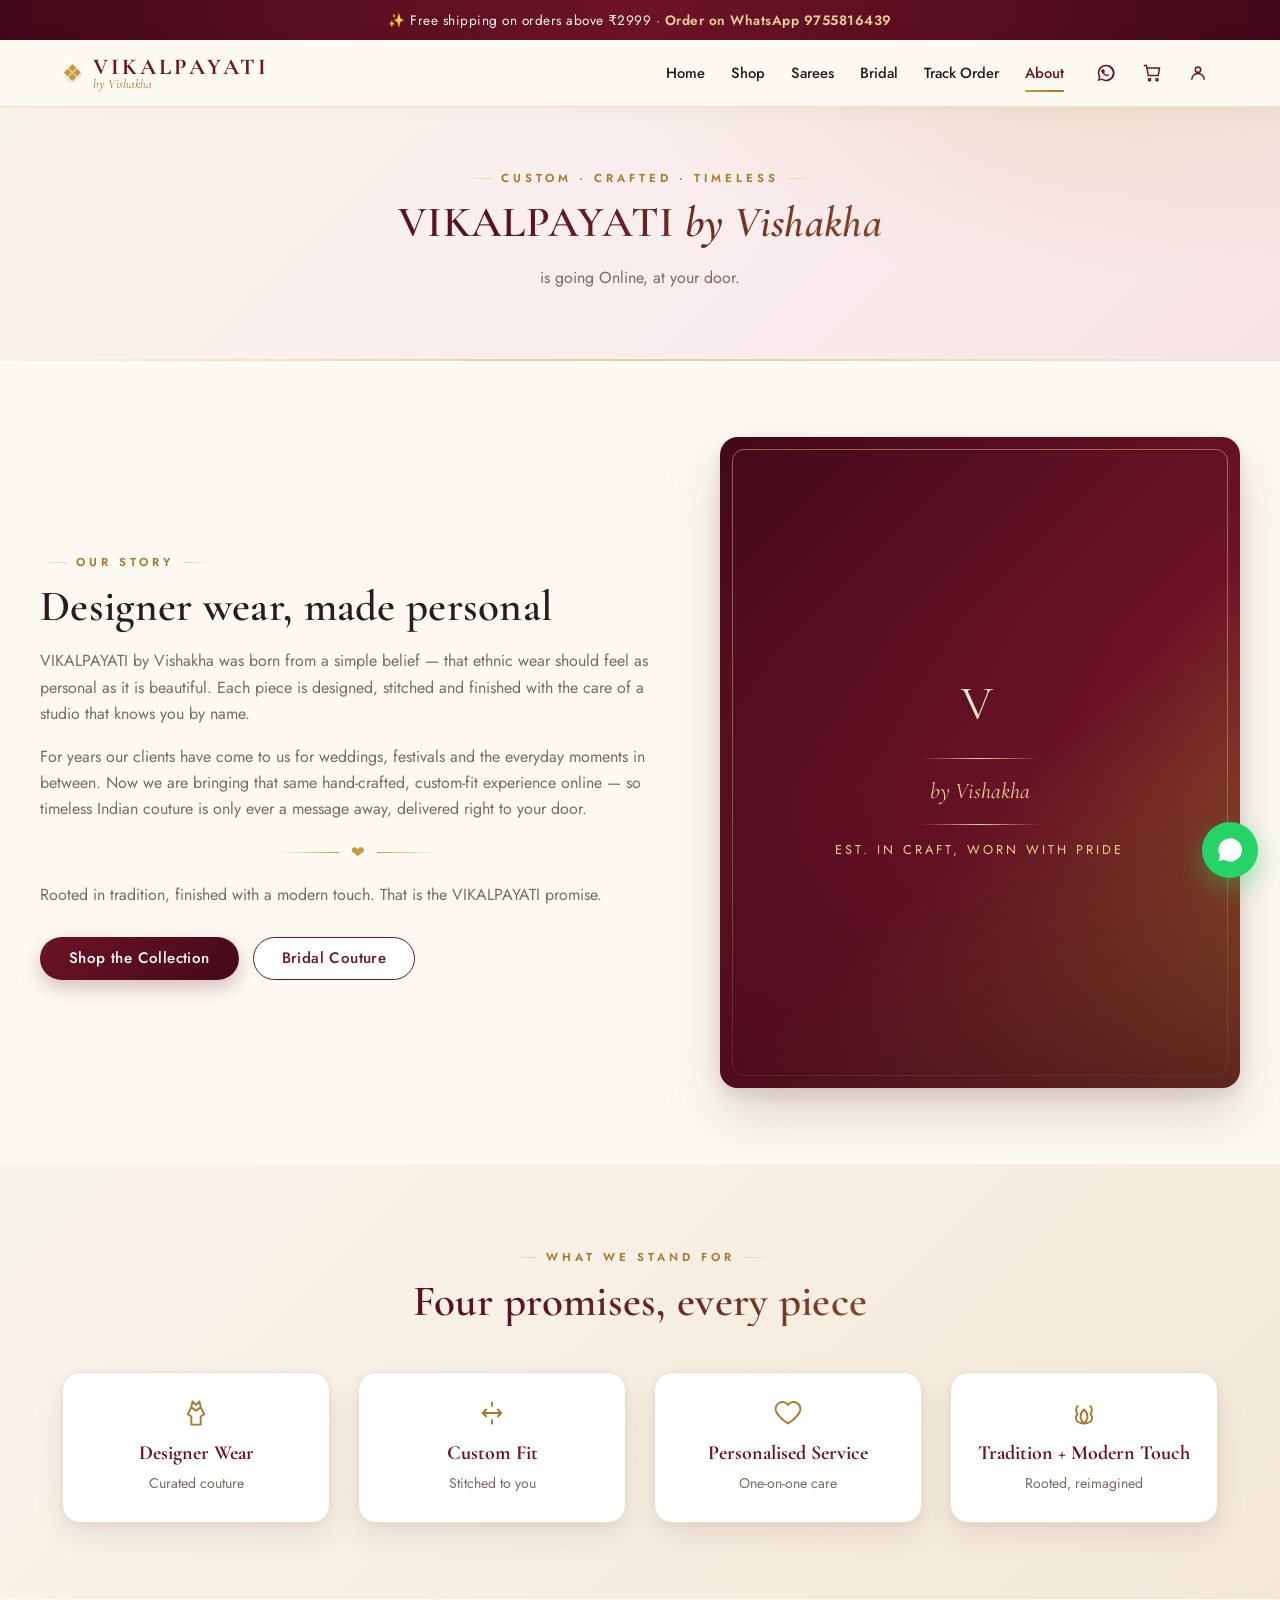
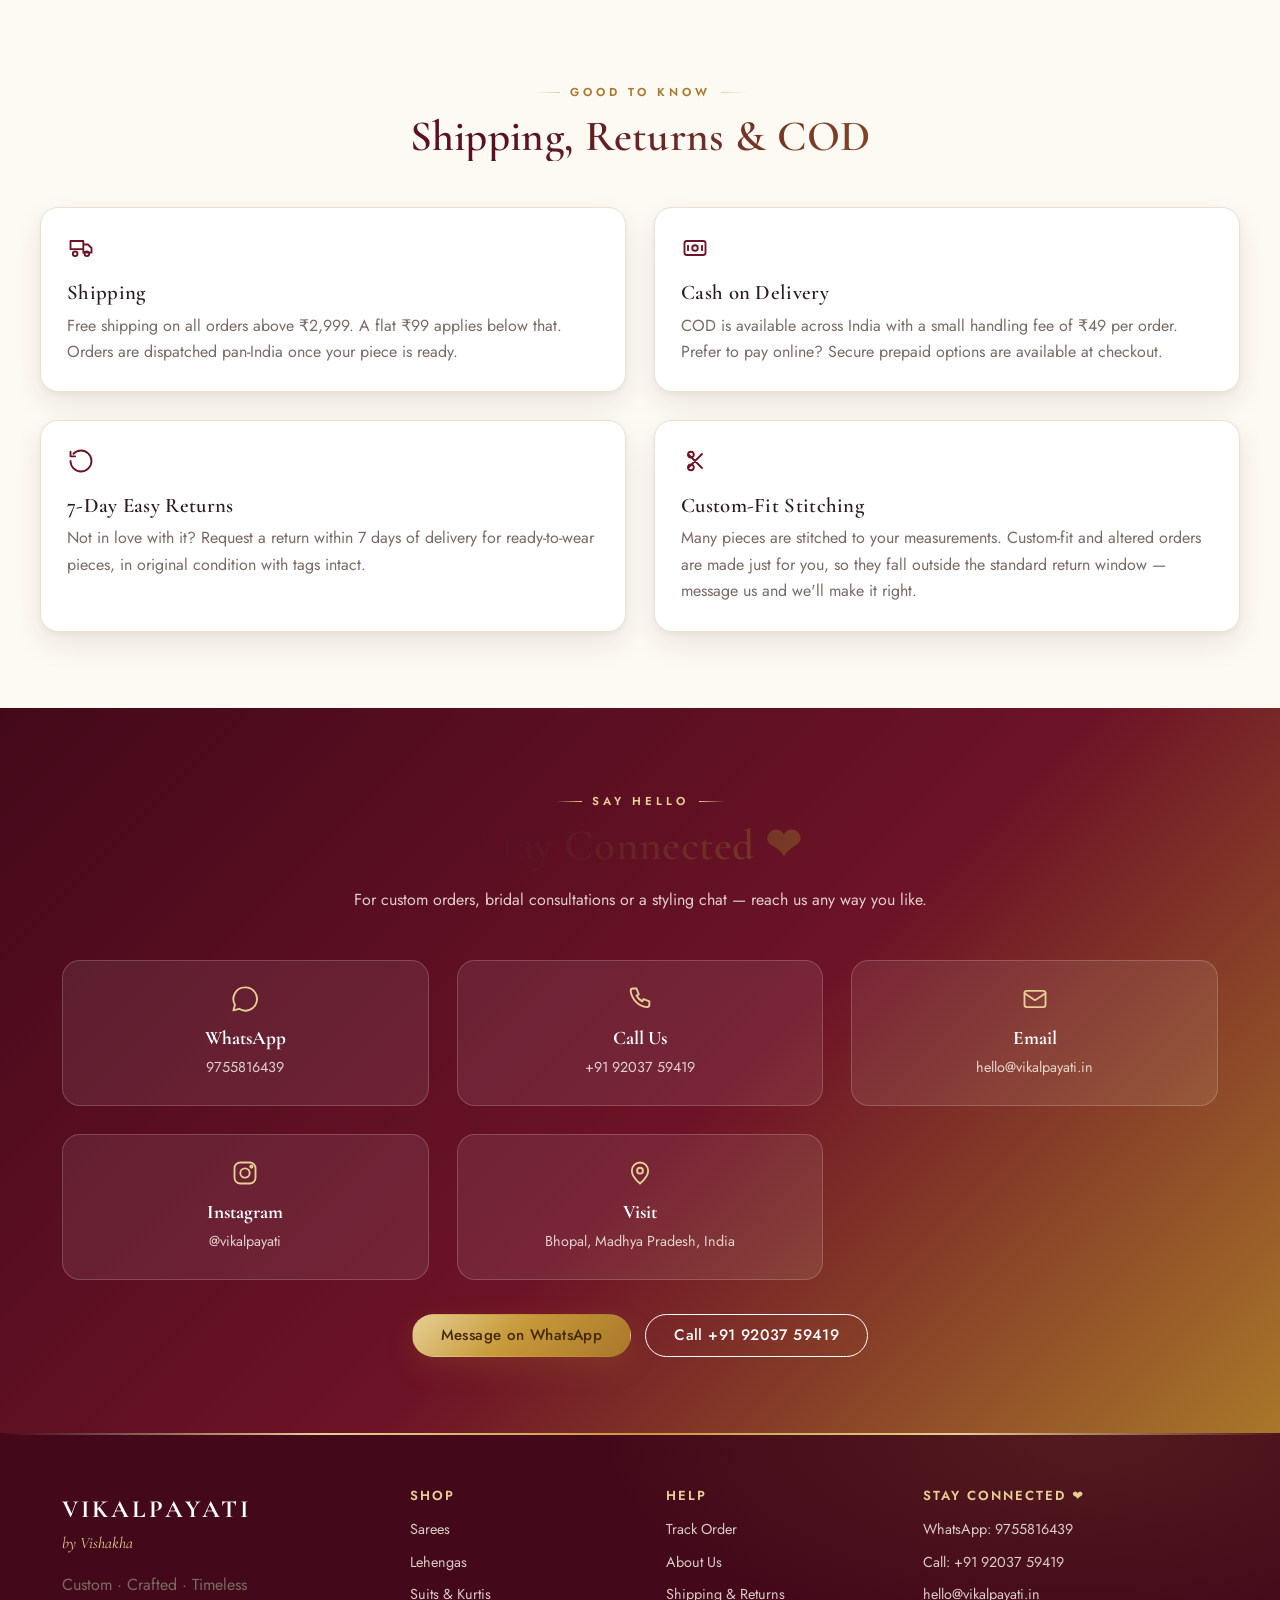
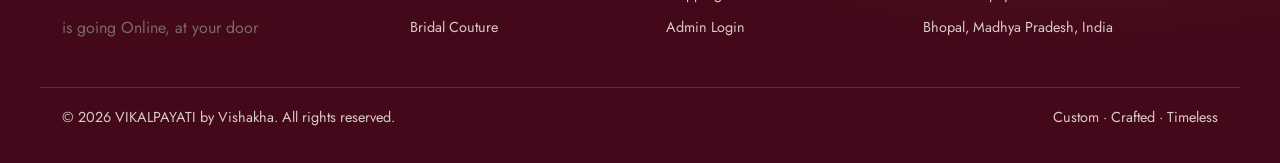
==== about.html @ 72c4d6ac "VIKALPAYATI by Vishakha — e-commerce storefront + admin Static site: storefront, shop, product, cart" ====
<!DOCTYPE html><html lang="en"><head>
<meta charset="UTF-8"><meta name="viewport" content="width=device-width, initial-scale=1.0">
<title>About — VIKALPAYATI by Vishakha</title>
<link rel="stylesheet" href="css/styles.css?v=2"></head><body>
<div class="banner">✨ Free shipping on orders above ₹2999 · <a href="https://wa.me/919755816439" target="_blank">Order on WhatsApp 9755816439</a></div>
<header data-navbar></header>

<!-- STORY HEAD -->
<section class="shop-head">
  <div class="container">
    <div class="eyebrow">Custom · Crafted · Timeless</div>
    <h2>VIKALPAYATI <span class="script">by Vishakha</span></h2>
    <p class="muted">is going Online, at your door.</p>
  </div>
</section>

<!-- BRAND STORY -->
<section class="section container">
  <div class="layout-split" style="grid-template-columns:1.1fr .9fr;gap:44px;align-items:center">
    <div>
      <div class="eyebrow">Our Story</div>
      <h2>Designer wear, made personal</h2>
      <p class="muted">VIKALPAYATI by Vishakha was born from a simple belief — that ethnic wear should feel as personal as it is beautiful. Each piece is designed, stitched and finished with the care of a studio that knows you by name.</p>
      <p class="muted">For years our clients have come to us for weddings, festivals and the everyday moments in between. Now we are bringing that same hand-crafted, custom-fit experience online — so timeless Indian couture is only ever a message away, delivered right to your door.</p>
      <div class="divider-heart">❤</div>
      <p class="muted">Rooted in tradition, finished with a modern touch. That is the VIKALPAYATI promise.</p>
      <div class="hero-cta">
        <a class="btn btn-primary" href="shop.html">Shop the Collection</a>
        <a class="btn btn-outline" href="shop.html?category=bridal">Bridal Couture</a>
      </div>
    </div>
    <div class="hero-art" style="aspect-ratio:4/5">
      <div class="plaque">
        <div class="big">V</div>
        <div class="ln"></div>
        <em>by Vishakha</em>
        <div class="ln"></div>
        <div style="letter-spacing:3px;font-size:.8rem;text-transform:uppercase;color:var(--gold-soft)">Est. in craft, worn with pride</div>
      </div>
    </div>
  </div>
</section>

<!-- VALUES -->
<section class="section" style="background:linear-gradient(135deg,var(--cream),var(--cream-2))">
  <div class="container">
    <div class="section-head">
      <div class="eyebrow">What We Stand For</div>
      <h2>Four promises, every piece</h2>
    </div>
    <div class="grid" id="value-grid" style="grid-template-columns:repeat(4,1fr)"></div>
  </div>
</section>

<!-- POLICIES -->
<section class="section container" id="policy">
  <div class="section-head">
    <div class="eyebrow">Good to Know</div>
    <h2>Shipping, Returns & COD</h2>
  </div>
  <div class="grid" style="grid-template-columns:repeat(2,1fr)" id="policy-grid"></div>
</section>

<!-- CONTACT -->
<section class="section" style="background:linear-gradient(135deg,var(--maroon-deep),var(--maroon) 55%,var(--gold-deep));color:var(--cream)">
  <div class="container">
    <div class="section-head">
      <div class="eyebrow" style="color:var(--gold-soft)">Say Hello</div>
      <h2 style="color:#fff">Stay Connected ❤</h2>
      <p style="color:rgba(247,239,228,.85)">For custom orders, bridal consultations or a styling chat — reach us any way you like.</p>
    </div>
    <div class="grid" style="grid-template-columns:repeat(3,1fr)" id="contact-grid"></div>
    <div class="hero-cta" id="contact-cta" style="justify-content:center;margin-top:34px"></div>
  </div>
</section>

<footer class="footer" data-footer></footer>
<a class="fab-wa" href="https://wa.me/919755816439" target="_blank" aria-label="WhatsApp"><svg viewBox="0 0 24 24" width="28" height="28" fill="currentColor"><path d="M12 2a10 10 0 00-8.6 15l-1.3 4.7 4.8-1.3A10 10 0 1012 2zm4.4 12c-.2-.1-1.4-.7-1.6-.8s-.4-.1-.5.1-.6.8-.8 1-.3.2-.5.1a6.5 6.5 0 01-1.9-1.2 7.2 7.2 0 01-1.3-1.7c-.1-.2 0-.4.1-.5l.4-.4.3-.4v-.4l-.8-1.8c-.2-.5-.4-.4-.5-.4h-.5a.9.9 0 00-.7.3A2.8 2.8 0 006 8.9a4.8 4.8 0 001 2.5 11 11 0 004.3 3.8c2 .8 2 .5 2.4.5a2.5 2.5 0 001.6-1.1 2 2 0 00.1-1.1c0-.1-.2-.2-.5-.3z"/></svg></a>
<script src="js/data.js?v=2"></script><script src="js/store.js?v=2"></script><script src="js/about.js?v=2"></script>
</body></html>
---- css/styles.css ----
/* ============================================================
   VIKALPAYATI by Vishakha — Couture Design System
   Palette: deep wine · antique gold + champagne · blush rose · warm ivory/cream.
   A premium bridal-boutique aesthetic: soft radial glows, gold hairlines,
   clip-text gradients, glassy navbar, graceful hover lifts, fade-up entrances.
   ============================================================ */
@import url('https://fonts.googleapis.com/css2?family=Cormorant+Garamond:ital,wght@0,400;0,500;0,600;0,700;1,500;1,600&family=Jost:wght@300;400;500;600&display=swap');

:root{
  /* wine */
  --maroon:#6d1327; --maroon-dark:#581024; --maroon-deep:#43091a;
  /* gold + champagne */
  --gold:#c79a3a; --gold-soft:#e6cf94; --gold-deep:#a9772a; --champagne:#f1e2c0;
  /* ivory / cream / paper */
  --cream:#faf5ec; --cream-2:#f3e8d8; --paper:#fdfaf3;
  /* ink */
  --ink:#2b1b1f; --ink-soft:#7a6a63; --line:#ecdfcd;
  /* blush / rose accents */
  --rose:#f6e3e4; --rose-2:#efc9cf; --blush:#f9ecee;
  /* status */
  --ok:#1f7a4d; --warn:#b4651a; --bad:#a6271f;
  /* warm-tinted layered shadows */
  --shadow:0 2px 6px rgba(67,9,26,.05), 0 12px 30px rgba(67,9,26,.09);
  --shadow-lg:0 6px 16px rgba(67,9,26,.10), 0 26px 56px rgba(67,9,26,.17);
  --shadow-gold:0 10px 28px rgba(169,119,42,.22);
  --radius:18px; --radius-sm:12px;
  --grad-wine:linear-gradient(135deg,var(--maroon-deep),var(--maroon) 55%,var(--gold-deep));
  --grad-heading:linear-gradient(100deg,var(--maroon) 0%,var(--maroon-dark) 38%,var(--gold-deep) 100%);
  --serif:'Cormorant Garamond',Georgia,serif; --sans:'Jost',system-ui,sans-serif;
}
*{box-sizing:border-box}
html{scroll-behavior:smooth}
body{margin:0;font-family:var(--sans);color:var(--ink);background:var(--paper);line-height:1.65;font-weight:400;
  -webkit-font-smoothing:antialiased;text-rendering:optimizeLegibility}
h1,h2,h3,h4{font-family:var(--serif);font-weight:600;line-height:1.14;margin:0 0 .4em;letter-spacing:.3px}
h1{font-size:clamp(2.2rem,5vw,3.7rem)}
h2{font-size:clamp(1.7rem,3.5vw,2.7rem)}
a{color:inherit;text-decoration:none}
img{max-width:100%;display:block}
::selection{background:var(--rose-2);color:var(--maroon-deep)}
.muted{color:var(--ink-soft)}
.container{max-width:1200px;margin:0 auto;padding:0 22px}
.section{padding:76px 0}
.center{text-align:center}
.eyebrow{font-family:var(--sans);text-transform:uppercase;letter-spacing:4px;font-size:.72rem;color:var(--gold-deep);font-weight:600;
  margin-bottom:10px;display:inline-flex;align-items:center;gap:10px}
.eyebrow::before,.eyebrow::after{content:"";height:1px;width:26px;background:linear-gradient(90deg,transparent,var(--gold-soft))}
.eyebrow::after{background:linear-gradient(90deg,var(--gold-soft),transparent)}
.section-head .eyebrow,.center .eyebrow{justify-content:center}
.script{font-style:italic;font-family:var(--serif);color:var(--maroon)}
.divider-heart{display:flex;align-items:center;justify-content:center;gap:12px;color:var(--gold);margin:16px 0;font-size:1.05rem}
.divider-heart::before,.divider-heart::after{content:"";height:1px;width:64px;
  background:linear-gradient(90deg,transparent,var(--gold-soft),var(--gold))}
.divider-heart::after{background:linear-gradient(90deg,var(--gold),var(--gold-soft),transparent)}

/* ---------- gradient clip-text on big headings ---------- */
.section-head h2,.shop-head h2{
  background:var(--grad-heading);-webkit-background-clip:text;background-clip:text;
  -webkit-text-fill-color:transparent;color:var(--maroon)}

/* ---------- buttons (pill, subtle sheen, graceful lift) ---------- */
.btn{position:relative;display:inline-flex;align-items:center;justify-content:center;gap:9px;font-family:var(--sans);
  font-weight:500;font-size:.95rem;padding:13px 28px;border-radius:50px;border:1.5px solid transparent;
  cursor:pointer;transition:transform .25s cubic-bezier(.2,.8,.3,1),box-shadow .25s,background .25s,color .25s,filter .25s,border-color .25s;
  letter-spacing:.4px;background:none;line-height:1;overflow:hidden;isolation:isolate}
.btn::after{content:"";position:absolute;inset:0;border-radius:inherit;z-index:-1;opacity:0;transition:opacity .35s;
  background:linear-gradient(120deg,transparent 20%,rgba(255,255,255,.22) 50%,transparent 80%)}
.btn:hover::after{opacity:1}
.btn-primary{background:linear-gradient(140deg,var(--maroon) 0%,var(--maroon-deep) 100%);color:#fff;box-shadow:0 8px 20px rgba(109,19,39,.26)}
.btn-primary:hover{transform:translateY(-2px);box-shadow:0 14px 30px rgba(109,19,39,.36)}
.btn-gold{background:linear-gradient(135deg,var(--gold-soft) 0%,var(--gold) 45%,var(--gold-deep) 100%);color:#43290a;box-shadow:var(--shadow-gold)}
.btn-gold:hover{filter:brightness(1.06) saturate(1.05);transform:translateY(-2px);box-shadow:0 16px 34px rgba(169,119,42,.3)}
.btn-outline{border-color:var(--maroon);color:var(--maroon);background:#fff}
.btn-outline:hover{background:var(--maroon);color:#fff;transform:translateY(-2px);box-shadow:0 12px 26px rgba(109,19,39,.22)}
.btn-ghost{color:var(--maroon)}
.btn-ghost:hover{background:var(--rose)}
.btn-block{width:100%}
.btn-sm{padding:8px 16px;font-size:.85rem}
.btn:disabled{opacity:.5;cursor:not-allowed;transform:none;box-shadow:none}
.btn:disabled::after{opacity:0}

/* ---------- navbar (glassy translucent, gold hairline) ---------- */
[data-navbar]{position:sticky;top:0;z-index:50;background:rgba(253,250,243,.72);
  -webkit-backdrop-filter:blur(16px) saturate(1.3);backdrop-filter:blur(16px) saturate(1.3);
  border-bottom:1px solid rgba(199,154,58,.28);box-shadow:0 2px 20px rgba(67,9,26,.05)}
.nav-inner{max-width:1200px;margin:0 auto;padding:13px 22px;display:flex;align-items:center;gap:22px}
.brand{display:flex;align-items:center;gap:10px}
.brand-mark{color:var(--gold);font-size:1.45rem;filter:drop-shadow(0 1px 2px rgba(169,119,42,.35))}
.brand-text{display:flex;flex-direction:column;line-height:1}
.brand-text strong{font-family:var(--serif);font-size:1.42rem;letter-spacing:3px;color:var(--maroon)}
.brand-text em{font-family:var(--serif);font-style:italic;font-size:.8rem;color:var(--gold-deep)}
.nav-links{display:flex;gap:26px;margin-left:auto}
.nav-links a{font-size:.92rem;font-weight:500;color:var(--ink);position:relative;padding:4px 0}
.nav-links a::after{content:"";position:absolute;left:0;bottom:-2px;height:2px;width:0;border-radius:2px;
  background:linear-gradient(90deg,var(--gold),var(--gold-deep));transition:width .28s cubic-bezier(.2,.8,.3,1)}
.nav-links a:hover::after,.nav-links a.active::after{width:100%}
.nav-links a:hover{color:var(--maroon)}
.nav-links a.active{color:var(--maroon)}
.nav-actions{display:flex;align-items:center;gap:6px}
.icon-btn{position:relative;display:flex;align-items:center;justify-content:center;width:40px;height:40px;border-radius:50%;color:var(--maroon);transition:.2s}
.icon-btn:hover{background:var(--rose);transform:translateY(-1px)}
.cart-badge{position:absolute;top:2px;right:2px;background:linear-gradient(135deg,var(--gold-soft),var(--gold-deep));color:#43290a;font-size:.66rem;font-weight:700;
  min-width:17px;height:17px;border-radius:50px;display:flex;align-items:center;justify-content:center;padding:0 4px;box-shadow:0 2px 6px rgba(169,119,42,.4)}
.hamburger{display:none;flex-direction:column;gap:4px;background:none;border:none;cursor:pointer;padding:8px}
.hamburger span{width:22px;height:2px;background:var(--maroon);border-radius:2px}

/* ---------- hero (soft radial glows + gold paisley motif) ---------- */
.hero{position:relative;overflow:hidden;background:
  radial-gradient(900px 440px at 88% -8%,rgba(199,154,58,.20),transparent 70%),
  radial-gradient(760px 500px at 6% 108%,rgba(239,201,207,.42),transparent 68%),
  radial-gradient(600px 400px at 50% 50%,rgba(250,245,236,.6),transparent),
  linear-gradient(135deg,var(--cream) 0%,var(--blush) 45%,var(--rose) 100%)}
/* delicate gold paisley/leaf motif — pure CSS SVG data-URI, no external asset */
.hero::before{content:"";position:absolute;inset:0;pointer-events:none;opacity:.5;
  background-image:url("data:image/svg+xml;utf8,<svg xmlns='http://www.w3.org/2000/svg' width='180' height='180' viewBox='0 0 180 180'><g fill='none' stroke='%23c79a3a' stroke-width='1.1' opacity='0.5'><path d='M45 20c22 0 40 18 40 40 0 24-20 44-44 44a10 10 0 010-20c13 0 24-11 24-24 0-11-9-20-20-20a4 4 0 010-8z'/><circle cx='45' cy='40' r='4'/><path d='M135 90c22 0 40 18 40 40 0 24-20 44-44 44a10 10 0 010-20c13 0 24-11 24-24 0-11-9-20-20-20a4 4 0 010-8z'/><circle cx='135' cy='110' r='4'/><path d='M90 70q14 10 0 24 -14-14 0-24z'/></g></svg>");
  background-size:200px 200px;
  -webkit-mask-image:radial-gradient(130% 120% at 85% 0%,#000 30%,transparent 72%);
  mask-image:radial-gradient(130% 120% at 85% 0%,#000 30%,transparent 72%)}
.hero-inner{position:relative;z-index:1;max-width:1200px;margin:0 auto;padding:78px 22px;display:grid;grid-template-columns:1.05fr .95fr;gap:44px;align-items:center}
.hero-copy .lotus{color:var(--gold);font-size:2.1rem;margin-bottom:6px;filter:drop-shadow(0 2px 4px rgba(169,119,42,.3))}
.hero-copy h1{margin:.1em 0}
.hero-copy .going{font-family:var(--serif);font-size:clamp(2rem,6vw,3.5rem);color:var(--maroon-deep);font-style:italic;line-height:1.05}
.hero-copy .going b{color:var(--maroon);font-size:1.3em;display:inline-block;
  background:linear-gradient(120deg,var(--maroon),var(--gold-deep));-webkit-background-clip:text;background-clip:text;-webkit-text-fill-color:transparent}
.hero-copy .atdoor{font-family:var(--serif);font-size:1.6rem;color:var(--ink)}
.hero-cta{display:flex;gap:14px;flex-wrap:wrap;margin-top:28px}
.hero-contact{margin-top:28px;display:flex;flex-direction:column;gap:10px}
.hero-contact a{display:inline-flex;align-items:center;gap:12px;background:rgba(255,255,255,.78);border:1px solid rgba(199,154,58,.35);
  -webkit-backdrop-filter:blur(6px);backdrop-filter:blur(6px);
  padding:11px 18px;border-radius:50px;font-weight:600;color:var(--maroon);box-shadow:var(--shadow);width:fit-content;transition:.22s}
.hero-contact a:hover{transform:translateY(-2px);box-shadow:var(--shadow-lg);border-color:var(--gold)}
.hero-contact .chip-ic{width:30px;height:30px;border-radius:50%;display:flex;align-items:center;justify-content:center;color:#fff}
.hero-contact .wa{background:#25d366}.hero-contact .ph{background:var(--maroon)}
.hero-art{position:relative;aspect-ratio:4/5;border-radius:var(--radius);overflow:hidden;box-shadow:var(--shadow-lg);
  background:var(--grad-wine);display:flex;align-items:center;justify-content:center}
.hero-art::before{content:"";position:absolute;inset:0;
  background:radial-gradient(420px 320px at 25% 12%,rgba(230,207,148,.4),transparent 60%),
  radial-gradient(300px 300px at 90% 95%,rgba(246,227,228,.2),transparent 60%)}
.hero-art::after{content:"";position:absolute;inset:12px;border:1px solid rgba(230,207,148,.45);border-radius:calc(var(--radius) - 6px);pointer-events:none}
.hero-art .plaque{position:relative;z-index:1;text-align:center;color:#fff;padding:30px}
.hero-art .plaque .big{font-family:var(--serif);font-size:3rem;letter-spacing:6px;
  background:linear-gradient(120deg,#fff,var(--gold-soft));-webkit-background-clip:text;background-clip:text;-webkit-text-fill-color:transparent}
.hero-art .plaque em{font-style:italic;font-family:var(--serif);color:var(--gold-soft);font-size:1.4rem}
.hero-art .plaque .ln{height:1px;width:120px;background:linear-gradient(90deg,transparent,var(--gold-soft),transparent);margin:14px auto}

/* ---------- usp strip ---------- */
.usp{position:relative;background:
  radial-gradient(700px 200px at 50% 0%,rgba(199,154,58,.18),transparent 70%),
  linear-gradient(120deg,var(--maroon-deep),var(--maroon) 70%);color:var(--cream)}
.usp::before{content:"";position:absolute;top:0;left:0;right:0;height:2px;
  background:linear-gradient(90deg,transparent,var(--gold-soft),var(--gold),var(--gold-soft),transparent)}
.usp-grid{display:grid;grid-template-columns:repeat(4,1fr);gap:0}
.usp-item{padding:28px 18px;text-align:center;border-right:1px solid rgba(230,207,148,.18);transition:.25s}
.usp-item:last-child{border-right:none}
.usp-item:hover{background:rgba(230,207,148,.06)}
.usp-item .ic{color:var(--gold-soft);margin-bottom:8px;display:flex;justify-content:center;filter:drop-shadow(0 2px 4px rgba(0,0,0,.2))}
.usp-item strong{display:block;font-family:var(--serif);font-size:1.3rem}
.usp-item span{font-size:.82rem;color:rgba(250,245,236,.78)}

/* ---------- product grid & cards (boutique) ---------- */
.section-head{text-align:center;margin-bottom:46px}
.grid{display:grid;gap:28px}
.grid-products{grid-template-columns:repeat(4,1fr)}
.card{position:relative;background:#fff;border:1px solid var(--line);border-radius:var(--radius);overflow:hidden;
  transition:transform .3s cubic-bezier(.2,.8,.3,1),box-shadow .3s,border-color .3s;display:flex;flex-direction:column;box-shadow:0 2px 10px rgba(67,9,26,.04)}
.card::after{content:"";position:absolute;inset:0;border-radius:inherit;pointer-events:none;
  box-shadow:inset 0 0 0 1px rgba(199,154,58,0);transition:box-shadow .3s}
.card:hover{transform:translateY(-8px);box-shadow:var(--shadow-lg);border-color:var(--gold-soft)}
.card:hover::after{box-shadow:inset 0 0 0 1px rgba(199,154,58,.45)}
.card-media{position:relative;aspect-ratio:3/4;overflow:hidden;background:
  linear-gradient(135deg,var(--cream-2),var(--blush))}
.card-media img{width:100%;height:100%;object-fit:cover;transition:transform .6s cubic-bezier(.2,.8,.3,1)}
.card:hover .card-media img{transform:scale(1.07)}
.card-media::after{content:"";position:absolute;inset:0;pointer-events:none;opacity:0;transition:opacity .4s;
  background:linear-gradient(to top,rgba(67,9,26,.18),transparent 45%)}
.card:hover .card-media::after{opacity:1}
.card-badge{position:absolute;top:12px;left:12px;background:linear-gradient(135deg,var(--maroon),var(--maroon-deep));color:#fff;font-size:.68rem;font-weight:600;
  letter-spacing:1px;text-transform:uppercase;padding:5px 12px;border-radius:50px;box-shadow:0 4px 12px rgba(67,9,26,.28)}
.card-badge.new{background:linear-gradient(135deg,var(--gold),var(--gold-deep));color:#43290a}
.card-badge.bridal{background:linear-gradient(135deg,var(--maroon-deep),#2d0712)}
.card-fav{position:absolute;top:10px;right:10px;width:34px;height:34px;border-radius:50%;background:rgba(255,255,255,.92);
  -webkit-backdrop-filter:blur(4px);backdrop-filter:blur(4px);
  border:none;cursor:pointer;color:var(--maroon);display:flex;align-items:center;justify-content:center;box-shadow:0 3px 10px rgba(67,9,26,.15);transition:.2s}
.card-fav:hover{background:#fff;color:var(--rose-2);transform:scale(1.1)}
.card-body{padding:17px 17px 19px;display:flex;flex-direction:column;gap:7px;flex:1}
.card-cat{font-size:.7rem;letter-spacing:2px;text-transform:uppercase;color:var(--gold-deep);font-weight:600}
.card-title{font-family:var(--serif);font-size:1.26rem;font-weight:600;color:var(--ink);line-height:1.2}
.card:hover .card-title{color:var(--maroon)}
.card-rating{font-size:.8rem;color:var(--gold-deep)}
.price-row{display:flex;align-items:baseline;gap:9px;margin-top:2px}
.price{font-weight:600;font-size:1.14rem;color:var(--maroon)}
.mrp{font-size:.9rem;color:var(--ink-soft);text-decoration:line-through}
.off{font-size:.74rem;color:var(--ok);font-weight:700;background:rgba(31,122,77,.1);padding:2px 8px;border-radius:50px}
.card-actions{margin-top:auto;display:flex;gap:8px;padding-top:12px}
.card-actions .btn{flex:1}

/* ---------- filters / shop ---------- */
.shop-head{position:relative;overflow:hidden;background:
  radial-gradient(700px 320px at 85% -20%,rgba(199,154,58,.18),transparent 70%),
  linear-gradient(135deg,var(--cream),var(--blush) 60%,var(--rose));padding:54px 0;text-align:center}
.shop-head::after{content:"";position:absolute;left:0;right:0;bottom:0;height:2px;
  background:linear-gradient(90deg,transparent,var(--gold-soft),transparent)}
.toolbar{display:flex;flex-wrap:wrap;gap:14px;align-items:center;justify-content:space-between;margin-bottom:30px}
.chips{display:flex;gap:10px;flex-wrap:wrap}
.chip{padding:8px 18px;border-radius:50px;border:1.5px solid var(--line);background:#fff;cursor:pointer;font-size:.88rem;font-weight:500;transition:.22s}
.chip:hover{border-color:var(--gold);color:var(--maroon);transform:translateY(-1px)}
.chip.active{background:linear-gradient(135deg,var(--maroon),var(--maroon-deep));color:#fff;border-color:var(--maroon);box-shadow:0 6px 16px rgba(109,19,39,.25)}
.search-box,select.input{padding:11px 16px;border:1.5px solid var(--line);border-radius:50px;background:#fff;font-family:var(--sans);font-size:.9rem;min-width:200px;color:var(--ink);transition:.2s}
.search-box:focus,.input:focus{outline:none;border-color:var(--gold);box-shadow:0 0 0 3px rgba(199,154,58,.15)}

/* ---------- product detail ---------- */
.pd{display:grid;grid-template-columns:1fr 1fr;gap:54px;align-items:start}
.pd-media{position:sticky;top:90px;border-radius:var(--radius);overflow:hidden;box-shadow:var(--shadow-lg);
  border:1px solid var(--line)}
.pd-media img{width:100%;aspect-ratio:3/4;object-fit:cover;transition:transform .7s cubic-bezier(.2,.8,.3,1)}
.pd-media:hover img{transform:scale(1.04)}
.pd h1{margin-bottom:.1em;color:var(--maroon-deep)}
.pd .pd-price{display:flex;align-items:baseline;gap:12px;margin:14px 0}
.pd .pd-price .price{font-size:1.95rem}
.pd-fabric{display:flex;flex-wrap:wrap;gap:10px;margin:18px 0}
.pd-fabric .tag{background:linear-gradient(135deg,var(--cream-2),var(--blush));border:1px solid rgba(199,154,58,.3);
  padding:6px 15px;border-radius:50px;font-size:.82rem;color:var(--maroon-dark)}
.size-row{display:flex;gap:10px;margin:16px 0;flex-wrap:wrap}
.size-opt{min-width:46px;height:42px;border:1.5px solid var(--line);border-radius:12px;background:#fff;cursor:pointer;font-weight:500;display:flex;align-items:center;justify-content:center;transition:.2s}
.size-opt:hover{border-color:var(--gold)}
.size-opt.active{border-color:var(--maroon);background:linear-gradient(135deg,var(--maroon),var(--maroon-deep));color:#fff;box-shadow:0 5px 14px rgba(109,19,39,.25)}
.qty{display:inline-flex;align-items:center;border:1.5px solid var(--line);border-radius:50px;overflow:hidden;background:#fff}
.qty button{width:40px;height:42px;border:none;background:#fff;cursor:pointer;font-size:1.1rem;color:var(--maroon);transition:.18s}
.qty button:hover{background:var(--rose)}
.qty input{width:46px;text-align:center;border:none;font-size:1rem;font-family:var(--sans);color:var(--ink)}
.pd-actions{display:flex;gap:12px;margin:22px 0;flex-wrap:wrap}
.pd-meta{border-top:1px solid var(--line);margin-top:20px;padding-top:18px;display:grid;gap:8px;font-size:.9rem}
.pd-meta .row{display:flex;gap:10px;color:var(--ink-soft)}

/* ---------- forms ---------- */
.field{margin-bottom:16px}
.field label{display:block;font-size:.85rem;font-weight:500;margin-bottom:6px;color:var(--ink)}
.field input,.field select,.field textarea{width:100%;padding:12px 14px;border:1.5px solid var(--line);border-radius:var(--radius-sm);
  font-family:var(--sans);font-size:.95rem;background:#fff;color:var(--ink);transition:.2s}
.field input:focus,.field select:focus,.field textarea:focus{outline:none;border-color:var(--gold);box-shadow:0 0 0 3px rgba(199,154,58,.18)}
.field .err{color:var(--bad);font-size:.78rem;margin-top:4px;display:none}
.field.invalid input,.field.invalid select{border-color:var(--bad)}
.field.invalid .err{display:block}
.grid-2{display:grid;grid-template-columns:1fr 1fr;gap:14px}

/* ---------- cart / checkout ---------- */
.layout-split{display:grid;grid-template-columns:1.6fr 1fr;gap:34px;align-items:start}
.cart-item{display:grid;grid-template-columns:90px 1fr auto;gap:16px;padding:18px 0;border-bottom:1px solid var(--line)}
.cart-item .ci-media{width:90px;aspect-ratio:3/4;border-radius:12px;overflow:hidden;box-shadow:0 3px 10px rgba(67,9,26,.1)}
.cart-item .ci-media img{width:100%;height:100%;object-fit:cover}
.cart-item .ci-name{font-family:var(--serif);font-size:1.18rem;color:var(--ink)}
.cart-item .ci-sub{font-size:.82rem;color:var(--ink-soft)}
.cart-item .ci-right{text-align:right;display:flex;flex-direction:column;align-items:flex-end;gap:8px}
.link-danger{color:var(--bad);font-size:.82rem;cursor:pointer;background:none;border:none}
.link-danger:hover{text-decoration:underline}
.summary{background:#fff;border:1px solid var(--line);border-radius:var(--radius);padding:26px;box-shadow:var(--shadow);position:sticky;top:90px;
  background-image:linear-gradient(#fff,#fff),linear-gradient(135deg,var(--gold-soft),var(--rose-2));
  background-origin:border-box;background-clip:padding-box,border-box;border:1.5px solid transparent}
.summary h3{font-size:1.45rem;color:var(--maroon-deep)}
.sum-row{display:flex;justify-content:space-between;padding:9px 0;font-size:.95rem}
.sum-row.total{border-top:1px solid var(--line);margin-top:8px;padding-top:14px;font-size:1.25rem;font-weight:600;color:var(--maroon);font-family:var(--serif)}
.pay-opt{display:flex;gap:12px;align-items:flex-start;border:1.5px solid var(--line);border-radius:var(--radius-sm);padding:14px;cursor:pointer;margin-bottom:12px;transition:.2s}
.pay-opt:hover{border-color:var(--gold-soft)}
.pay-opt.active{border-color:var(--maroon);background:var(--rose);box-shadow:0 4px 14px rgba(109,19,39,.12)}
.pay-opt input{margin-top:3px}
.pay-opt .po-title{font-weight:600}
.pay-opt .po-sub{font-size:.82rem;color:var(--ink-soft)}
.empty-state{text-align:center;padding:70px 20px}
.empty-state .ic{font-size:3rem;color:var(--gold);filter:drop-shadow(0 3px 6px rgba(169,119,42,.25))}

/* ---------- badges / status (gold-outlined, soft tints) ---------- */
.badge{display:inline-flex;align-items:center;gap:6px;padding:4px 13px;border-radius:50px;font-size:.76rem;font-weight:600;text-transform:capitalize;
  border:1px solid transparent}
.badge.pending{background:#fdf0dd;color:var(--warn);border-color:rgba(180,101,26,.3)}
.badge.confirmed{background:#e6f0ff;color:#1f5fa6;border-color:rgba(31,95,166,.25)}
.badge.shipped{background:#efe6ff;color:#6a3fb0;border-color:rgba(106,63,176,.25)}
.badge.delivered{background:#e3f6ea;color:var(--ok);border-color:rgba(31,122,77,.28)}
.badge.cancelled{background:#fde3e1;color:var(--bad);border-color:rgba(166,39,31,.28)}
.badge.paid{background:#e3f6ea;color:var(--ok);border-color:rgba(31,122,77,.28)}
.badge.cod{background:linear-gradient(135deg,var(--cream-2),var(--champagne));color:var(--maroon-dark);border-color:rgba(199,154,58,.4)}

/* ---------- admin ---------- */
.admin-shell{display:grid;grid-template-columns:230px 1fr;min-height:100vh}
.admin-side{background:
  radial-gradient(400px 260px at 50% -10%,rgba(199,154,58,.14),transparent 70%),
  linear-gradient(180deg,var(--maroon-deep),var(--maroon));color:var(--cream);padding:22px 16px;position:sticky;top:0;height:100vh;
  border-right:1px solid rgba(230,207,148,.14)}
.admin-side .brand-text strong{color:#fff}.admin-side .brand-text em{color:var(--gold-soft)}
.admin-nav{display:flex;flex-direction:column;gap:4px;margin-top:26px}
.admin-nav button{display:flex;align-items:center;gap:11px;background:none;border:none;color:var(--cream);text-align:left;
  padding:12px 14px;border-radius:12px;cursor:pointer;font-family:var(--sans);font-size:.94rem;transition:.18s}
.admin-nav button:hover{background:rgba(230,207,148,.12)}
.admin-nav button.active{background:linear-gradient(135deg,var(--gold-soft),var(--gold));color:#43290a;font-weight:600;box-shadow:0 6px 16px rgba(169,119,42,.3)}
.admin-main{padding:30px 34px;background:var(--paper)}
.admin-topbar{display:flex;justify-content:space-between;align-items:center;margin-bottom:26px}
.stat-grid{display:grid;grid-template-columns:repeat(4,1fr);gap:18px;margin-bottom:28px}
.stat{position:relative;background:#fff;border:1px solid var(--line);border-radius:var(--radius);padding:22px;box-shadow:var(--shadow);overflow:hidden;transition:.25s}
.stat::before{content:"";position:absolute;top:0;left:0;bottom:0;width:4px;background:linear-gradient(180deg,var(--gold-soft),var(--gold-deep))}
.stat:hover{transform:translateY(-3px);box-shadow:var(--shadow-lg)}
.stat .lbl{font-size:.8rem;color:var(--ink-soft);text-transform:uppercase;letter-spacing:1px}
.stat .val{font-family:var(--serif);font-size:2.1rem;color:var(--maroon);margin-top:4px}
.stat .sub{font-size:.8rem;color:var(--ok)}
.panel{background:#fff;border:1px solid var(--line);border-radius:var(--radius);box-shadow:var(--shadow);overflow:hidden;margin-bottom:24px}
.panel-head{padding:18px 22px;border-bottom:1px solid var(--line);display:flex;justify-content:space-between;align-items:center;
  background:linear-gradient(135deg,var(--cream),var(--blush))}
.panel-head h3{margin:0;font-size:1.3rem;color:var(--maroon-deep)}
table{width:100%;border-collapse:collapse}
th,td{text-align:left;padding:13px 22px;font-size:.9rem;border-bottom:1px solid var(--line)}
th{font-size:.74rem;text-transform:uppercase;letter-spacing:1px;color:var(--ink-soft);font-weight:600;background:var(--cream)}
tbody tr{transition:.15s}
tbody tr:hover{background:var(--blush)}
.table-thumb{width:44px;height:56px;border-radius:8px;object-fit:cover;box-shadow:0 2px 6px rgba(67,9,26,.12)}
.admin-login{min-height:100vh;display:flex;align-items:center;justify-content:center;
  background:radial-gradient(600px 400px at 70% 20%,rgba(230,207,148,.22),transparent 65%),var(--grad-wine)}
.admin-login .box{background:#fff;border-radius:var(--radius);padding:40px;width:min(400px,92vw);box-shadow:var(--shadow-lg);
  border-top:3px solid var(--gold)}

/* ---------- modal ---------- */
.modal-backdrop{position:fixed;inset:0;background:rgba(43,9,26,.5);-webkit-backdrop-filter:blur(4px);backdrop-filter:blur(4px);
  display:none;align-items:center;justify-content:center;z-index:100;padding:20px}
.modal-backdrop.open{display:flex;animation:vik-fade .25s ease both}
.modal{background:#fff;border-radius:var(--radius);width:min(560px,96vw);max-height:92vh;overflow:auto;box-shadow:var(--shadow-lg);
  border-top:3px solid var(--gold);animation:vik-pop .3s cubic-bezier(.2,.8,.3,1) both}
.modal-head{padding:20px 24px;border-bottom:1px solid var(--line);display:flex;justify-content:space-between;align-items:center;
  background:linear-gradient(135deg,var(--cream),var(--blush))}
.modal-head h3{margin:0;color:var(--maroon-deep)}
.modal-body{padding:22px 24px}
.modal-foot{padding:16px 24px;border-top:1px solid var(--line);display:flex;gap:12px;justify-content:flex-end}
.x-close{background:none;border:none;font-size:1.5rem;cursor:pointer;color:var(--ink-soft);line-height:1;transition:.18s}
.x-close:hover{color:var(--maroon)}

/* ---------- toast ---------- */
#vik-toast-host{position:fixed;bottom:24px;left:50%;transform:translateX(-50%);z-index:200;display:flex;flex-direction:column;gap:10px;align-items:center}
.vik-toast{background:var(--ink);color:#fff;padding:13px 22px;border-radius:50px;font-size:.9rem;box-shadow:var(--shadow-lg);
  opacity:0;transform:translateY(14px);transition:.3s;max-width:90vw}
.vik-toast.show{opacity:1;transform:translateY(0)}
.vik-toast.ok{background:var(--maroon)}.vik-toast.gold{background:var(--gold-deep)}.vik-toast.err{background:var(--bad)}

/* ---------- misc ---------- */
.banner{background:linear-gradient(90deg,var(--maroon-deep),var(--maroon) 50%,var(--maroon-deep));color:var(--cream);text-align:center;font-size:.85rem;padding:9px 16px;letter-spacing:.5px}
.banner a{color:var(--gold-soft);font-weight:600}
.banner a:hover{color:#fff;text-decoration:underline}
.footer{position:relative;background:
  radial-gradient(700px 300px at 85% 0%,rgba(199,154,58,.12),transparent 70%),
  var(--maroon-deep);color:var(--cream);padding:56px 0 24px}
.footer::before{content:"";position:absolute;top:0;left:0;right:0;height:2px;
  background:linear-gradient(90deg,transparent,var(--gold-soft),var(--gold),var(--gold-soft),transparent)}
.footer-grid{max-width:1200px;margin:0 auto;padding:0 22px;display:grid;grid-template-columns:1.4fr 1fr 1fr 1.3fr;gap:30px}
.footer h4{font-family:var(--sans);font-size:.82rem;letter-spacing:2px;text-transform:uppercase;color:var(--gold-soft);margin-bottom:14px}
.footer a,.footer span{display:block;color:rgba(250,245,236,.82);font-size:.9rem;margin-bottom:9px;transition:.2s}
.footer a:hover{color:var(--gold-soft);transform:translateX(3px)}
.footer-brand strong{font-family:var(--serif);font-size:1.55rem;letter-spacing:3px;color:#fff;display:block}
.footer-brand em{font-family:var(--serif);font-style:italic;color:var(--gold-soft)}
.footer-bottom{max-width:1200px;margin:30px auto 0;padding:18px 22px 0;border-top:1px solid rgba(230,207,148,.18);
  display:flex;justify-content:space-between;flex-wrap:wrap;gap:10px;font-size:.82rem;color:rgba(250,245,236,.6)}
.fab-wa{position:fixed;bottom:22px;right:22px;width:56px;height:56px;border-radius:50%;background:#25d366;color:#fff;
  display:flex;align-items:center;justify-content:center;box-shadow:0 10px 26px rgba(37,211,102,.4);z-index:60;transition:transform .25s}
.fab-wa:hover{transform:scale(1.1) rotate(4deg)}
.tracker{display:flex;justify-content:space-between;position:relative;margin:30px 0}
.tracker::before{content:"";position:absolute;top:16px;left:5%;right:5%;height:2px;background:var(--line)}
.tracker .step{position:relative;text-align:center;flex:1;font-size:.8rem;color:var(--ink-soft)}
.tracker .step .dot{width:34px;height:34px;border-radius:50%;background:#fff;border:2px solid var(--line);margin:0 auto 8px;display:flex;align-items:center;justify-content:center;transition:.25s}
.tracker .step.done .dot{background:linear-gradient(135deg,var(--maroon),var(--maroon-deep));border-color:var(--maroon);color:#fff;box-shadow:0 5px 14px rgba(109,19,39,.3)}
.tracker .step.done{color:var(--maroon);font-weight:600}

/* ---------- elegant entrance animations (reduced-motion respected) ---------- */
@keyframes vik-fade{from{opacity:0}to{opacity:1}}
@keyframes vik-pop{from{opacity:0;transform:translateY(12px) scale(.98)}to{opacity:1;transform:none}}
@keyframes vik-up{from{opacity:0;transform:translateY(22px)}to{opacity:1;transform:none}}
.section,.hero-inner,.card,.stat,.panel{animation:vik-up .6s cubic-bezier(.2,.8,.3,1) both}
.hero-inner{animation-duration:.8s}
.grid-products .card:nth-child(2){animation-delay:.06s}
.grid-products .card:nth-child(3){animation-delay:.12s}
.grid-products .card:nth-child(4){animation-delay:.18s}
.grid-products .card:nth-child(5){animation-delay:.1s}
.grid-products .card:nth-child(6){animation-delay:.16s}
.grid-products .card:nth-child(7){animation-delay:.22s}
.grid-products .card:nth-child(8){animation-delay:.28s}
.stat:nth-child(2){animation-delay:.07s}.stat:nth-child(3){animation-delay:.14s}.stat:nth-child(4){animation-delay:.21s}
@media(prefers-reduced-motion:reduce){
  *,*::before,*::after{animation-duration:.001ms!important;animation-iteration-count:1!important;transition-duration:.001ms!important;scroll-behavior:auto!important}
  html{scroll-behavior:auto}
}

/* ---------- responsive ---------- */
@media(max-width:980px){
  .hero-inner{grid-template-columns:1fr;gap:28px}
  .hero-art{max-width:420px}
  .pd{grid-template-columns:1fr;gap:28px}.pd-media{position:static}
  .layout-split{grid-template-columns:1fr}.summary{position:static}
  .grid-products{grid-template-columns:repeat(3,1fr)}
  .admin-shell{grid-template-columns:1fr}.admin-side{position:static;height:auto}
  .admin-nav{flex-direction:row;overflow-x:auto;margin-top:16px}
  .stat-grid{grid-template-columns:repeat(2,1fr)}
}
@media(max-width:760px){
  .nav-links{position:absolute;top:66px;left:0;right:0;background:var(--paper);flex-direction:column;gap:0;padding:0 22px;
    max-height:0;overflow:hidden;border-bottom:1px solid var(--line);transition:.3s}
  .nav-links.open{max-height:360px;padding:12px 22px}
  .hamburger{display:flex}
  .usp-grid{grid-template-columns:repeat(2,1fr)}.usp-item:nth-child(2){border-right:none}
  .grid-products{grid-template-columns:repeat(2,1fr)}
  .footer-grid{grid-template-columns:1fr 1fr}
  .grid-2{grid-template-columns:1fr}
  .section{padding:52px 0}
}
@media(max-width:460px){
  .grid-products{grid-template-columns:1fr 1fr;gap:14px}
  .footer-grid{grid-template-columns:1fr}
  .stat-grid{grid-template-columns:1fr}
  .hero-contact a{width:100%}
}

/* ============================================================
   Added: hero real-photo lookbook + category photo tiles
   ============================================================ */
.hero-art{padding:0;background:var(--grad-wine)}
.hero-photo{position:absolute;inset:0;width:100%;height:100%;object-fit:cover;z-index:0}
.hero-art::before{content:"";position:absolute;inset:0;z-index:1;
  background:linear-gradient(to top,rgba(67,9,26,.74) 0%,rgba(67,9,26,.14) 46%,transparent 72%)}
.hero-photo-peek{position:absolute;z-index:2;width:38%;aspect-ratio:3/4;object-fit:cover;right:-12px;bottom:34px;
  border-radius:14px;border:4px solid #fff;box-shadow:var(--shadow-lg);transform:rotate(3deg)}
.hero-pill{position:absolute;z-index:3;top:16px;left:16px;background:rgba(253,250,243,.93);
  -webkit-backdrop-filter:blur(6px);backdrop-filter:blur(6px);color:var(--maroon);font-size:.72rem;font-weight:600;
  letter-spacing:.4px;padding:8px 14px;border-radius:50px;border:1px solid var(--gold-soft);box-shadow:0 6px 16px rgba(67,9,26,.2)}
.hero-cap{position:absolute;z-index:3;left:0;right:0;bottom:0;padding:22px 24px;color:#fff}
.hero-cap strong{font-family:var(--serif);font-size:2rem;letter-spacing:4px;display:block;line-height:1}
.hero-cap em{font-family:var(--serif);font-style:italic;color:var(--gold-soft);font-size:1.12rem}
.hero-cap-line{display:block;height:1px;width:84px;background:var(--gold-soft);margin:9px 0}
.hero-cap small{letter-spacing:3px;text-transform:uppercase;font-size:.66rem;color:rgba(255,255,255,.85)}

.cat-tile{position:relative;display:block;aspect-ratio:3/4;border-radius:var(--radius);overflow:hidden;
  box-shadow:var(--shadow);border:1px solid var(--line);transition:transform .28s,box-shadow .28s}
.cat-tile:hover{transform:translateY(-6px);box-shadow:var(--shadow-lg)}
.cat-tile img{width:100%;height:100%;object-fit:cover;transition:transform .55s}
.cat-tile:hover img{transform:scale(1.07)}
.cat-tile::after{content:"";position:absolute;inset:0;background:linear-gradient(to top,rgba(67,9,26,.8),rgba(67,9,26,.06) 55%,transparent)}
.cat-tile-cap{position:absolute;z-index:2;left:0;right:0;bottom:0;padding:16px;color:#fff;text-align:center}
.cat-tile-cap strong{font-family:var(--serif);font-size:1.3rem;display:block}
.cat-tile-cap span{font-size:.76rem;color:rgba(255,255,255,.86)}
@media(max-width:900px){#category-grid{grid-template-columns:repeat(3,1fr)!important}}
@media(max-width:560px){#category-grid{grid-template-columns:repeat(2,1fr)!important}.hero-cap strong{font-size:1.5rem}}
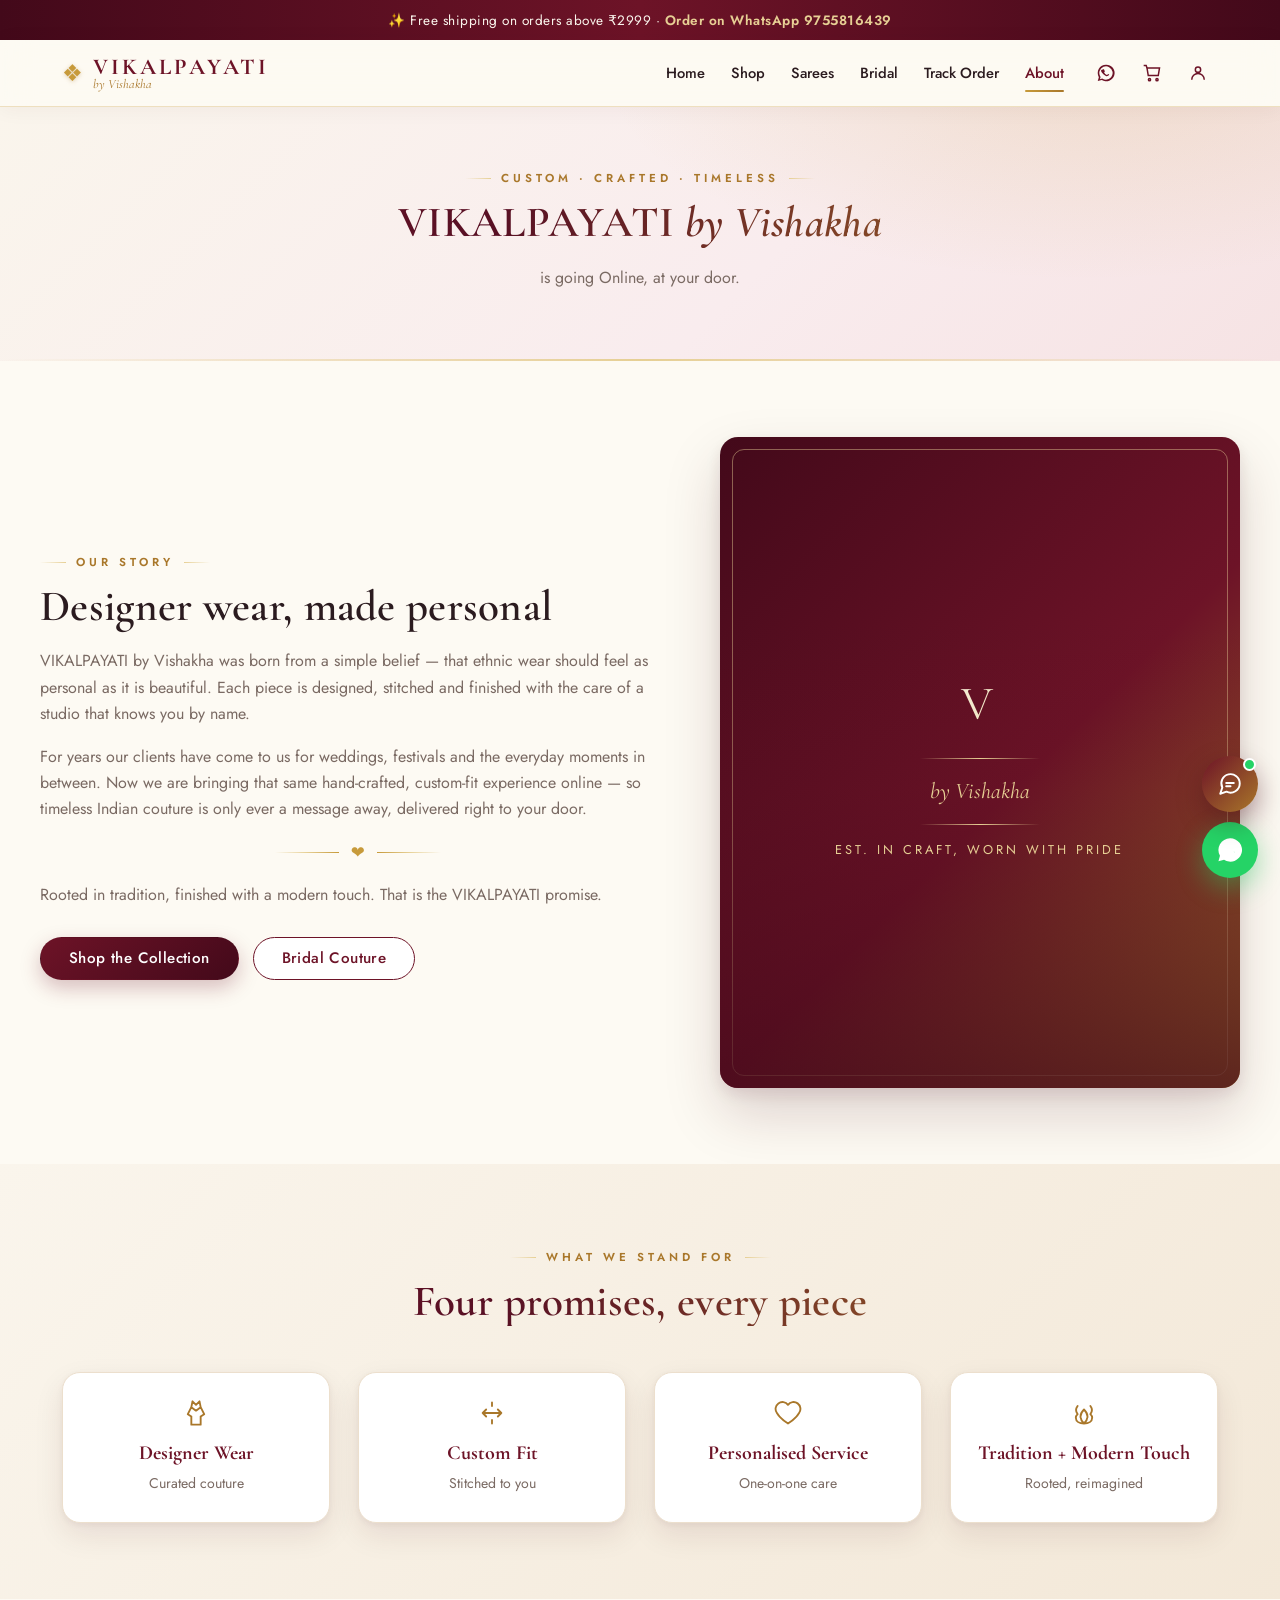
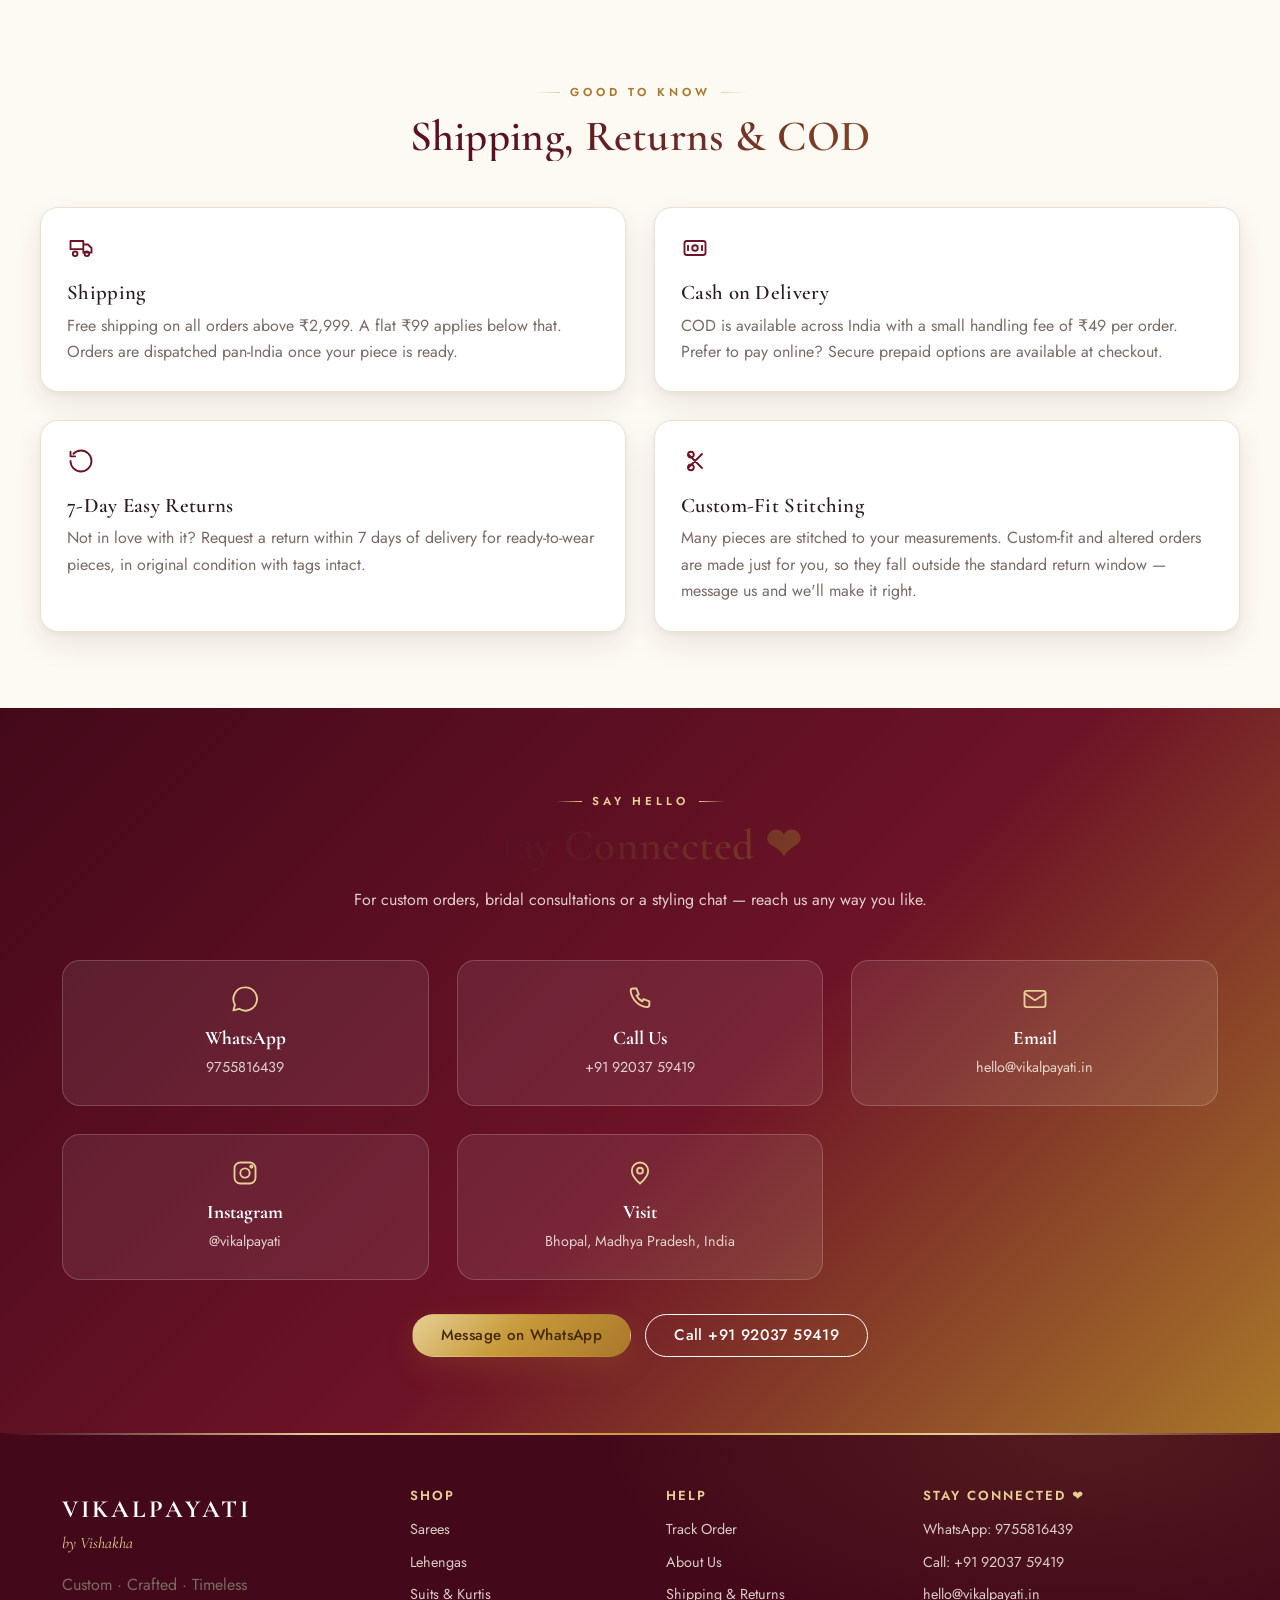
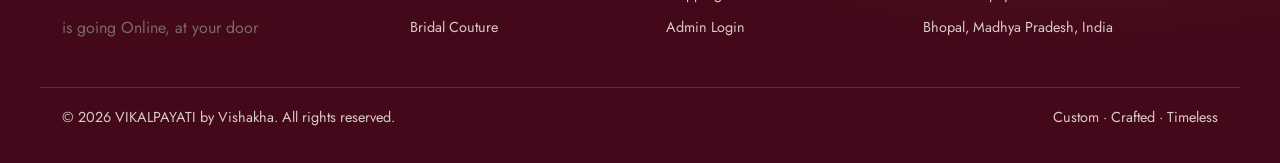
==== commit ed4fee98: "Add Ask-VIKALPAYATI chat widget (10 FAQ, AI-ready) Floating chat on all customer pages + standalone." ====
--- a/about.html
+++ b/about.html
@@ -77,4 +77,5 @@
 <footer class="footer" data-footer></footer>
 <a class="fab-wa" href="https://wa.me/919755816439" target="_blank" aria-label="WhatsApp"><svg viewBox="0 0 24 24" width="28" height="28" fill="currentColor"><path d="M12 2a10 10 0 00-8.6 15l-1.3 4.7 4.8-1.3A10 10 0 1012 2zm4.4 12c-.2-.1-1.4-.7-1.6-.8s-.4-.1-.5.1-.6.8-.8 1-.3.2-.5.1a6.5 6.5 0 01-1.9-1.2 7.2 7.2 0 01-1.3-1.7c-.1-.2 0-.4.1-.5l.4-.4.3-.4v-.4l-.8-1.8c-.2-.5-.4-.4-.5-.4h-.5a.9.9 0 00-.7.3A2.8 2.8 0 006 8.9a4.8 4.8 0 001 2.5 11 11 0 004.3 3.8c2 .8 2 .5 2.4.5a2.5 2.5 0 001.6-1.1 2 2 0 00.1-1.1c0-.1-.2-.2-.5-.3z"/></svg></a>
 <script src="js/data.js?v=2"></script><script src="js/store.js?v=2"></script><script src="js/about.js?v=2"></script>
+<script src="js/chat.js?v=1"></script>
 </body></html>
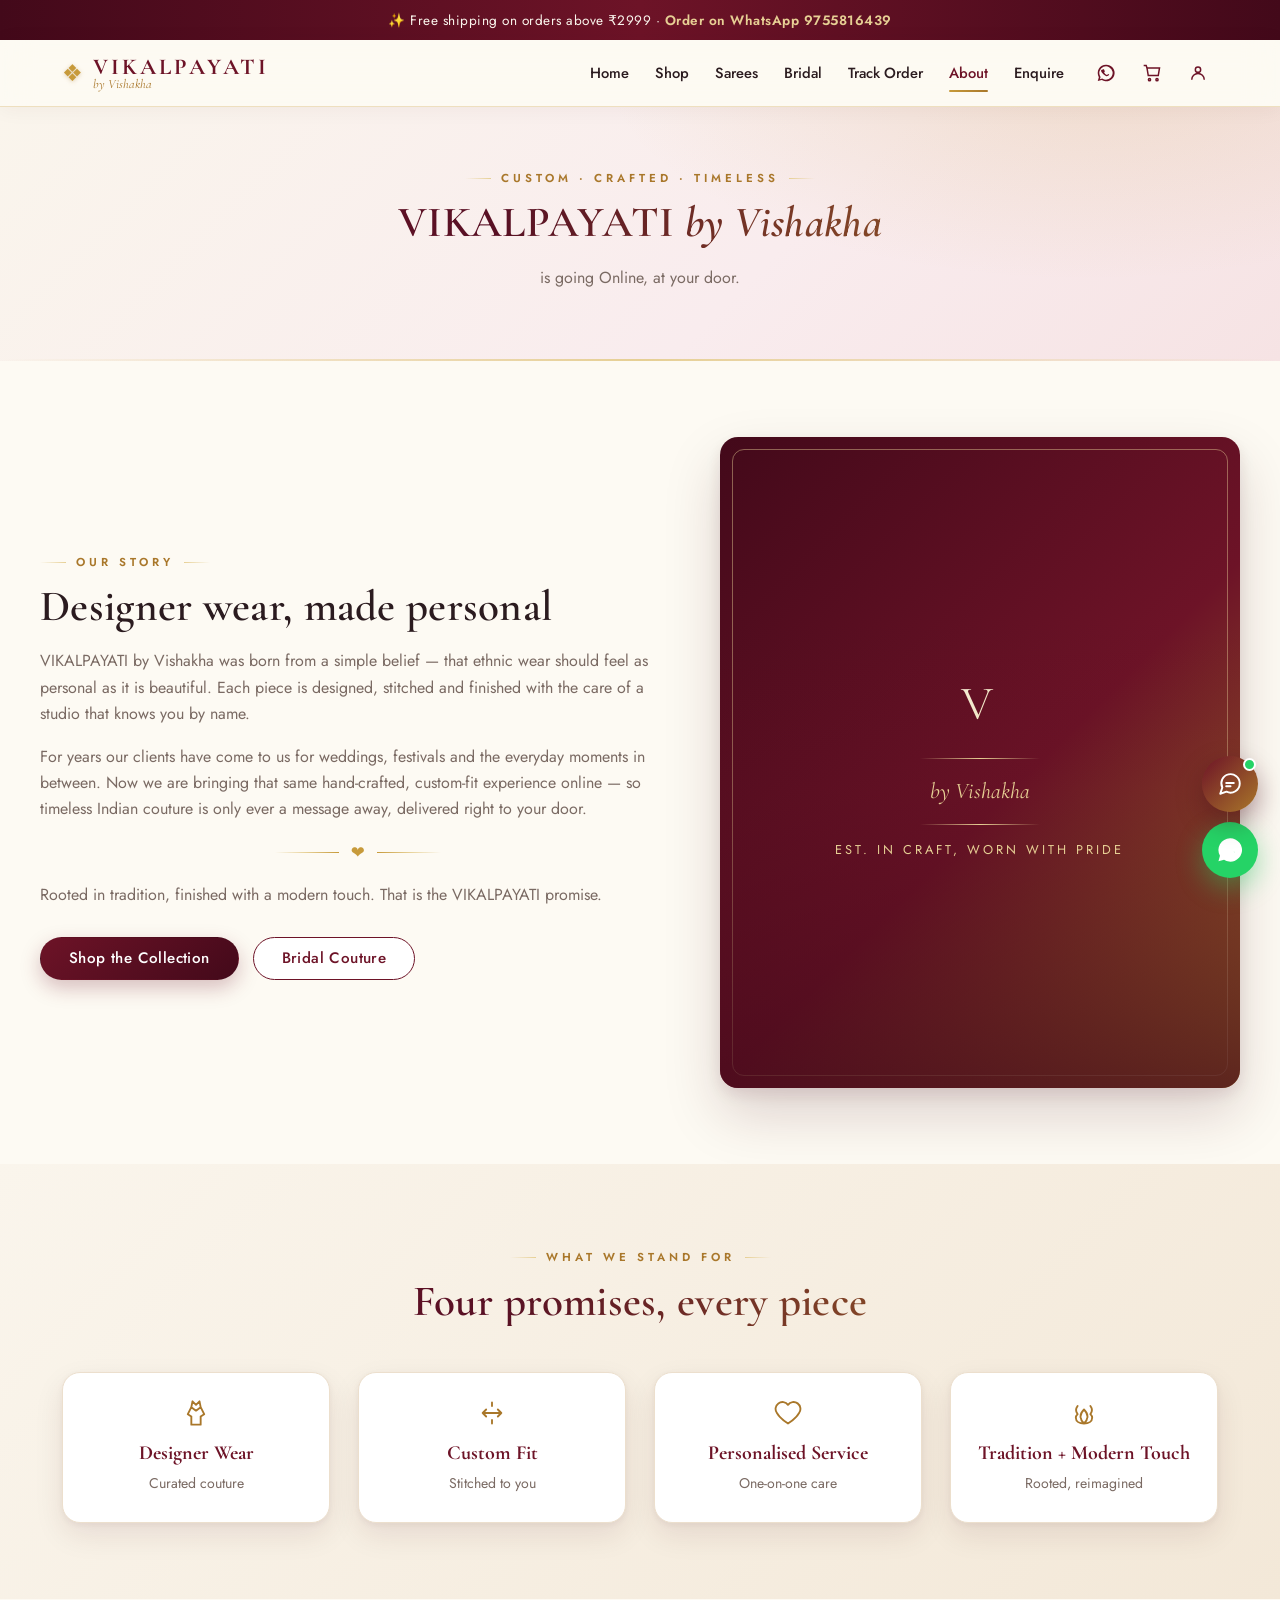
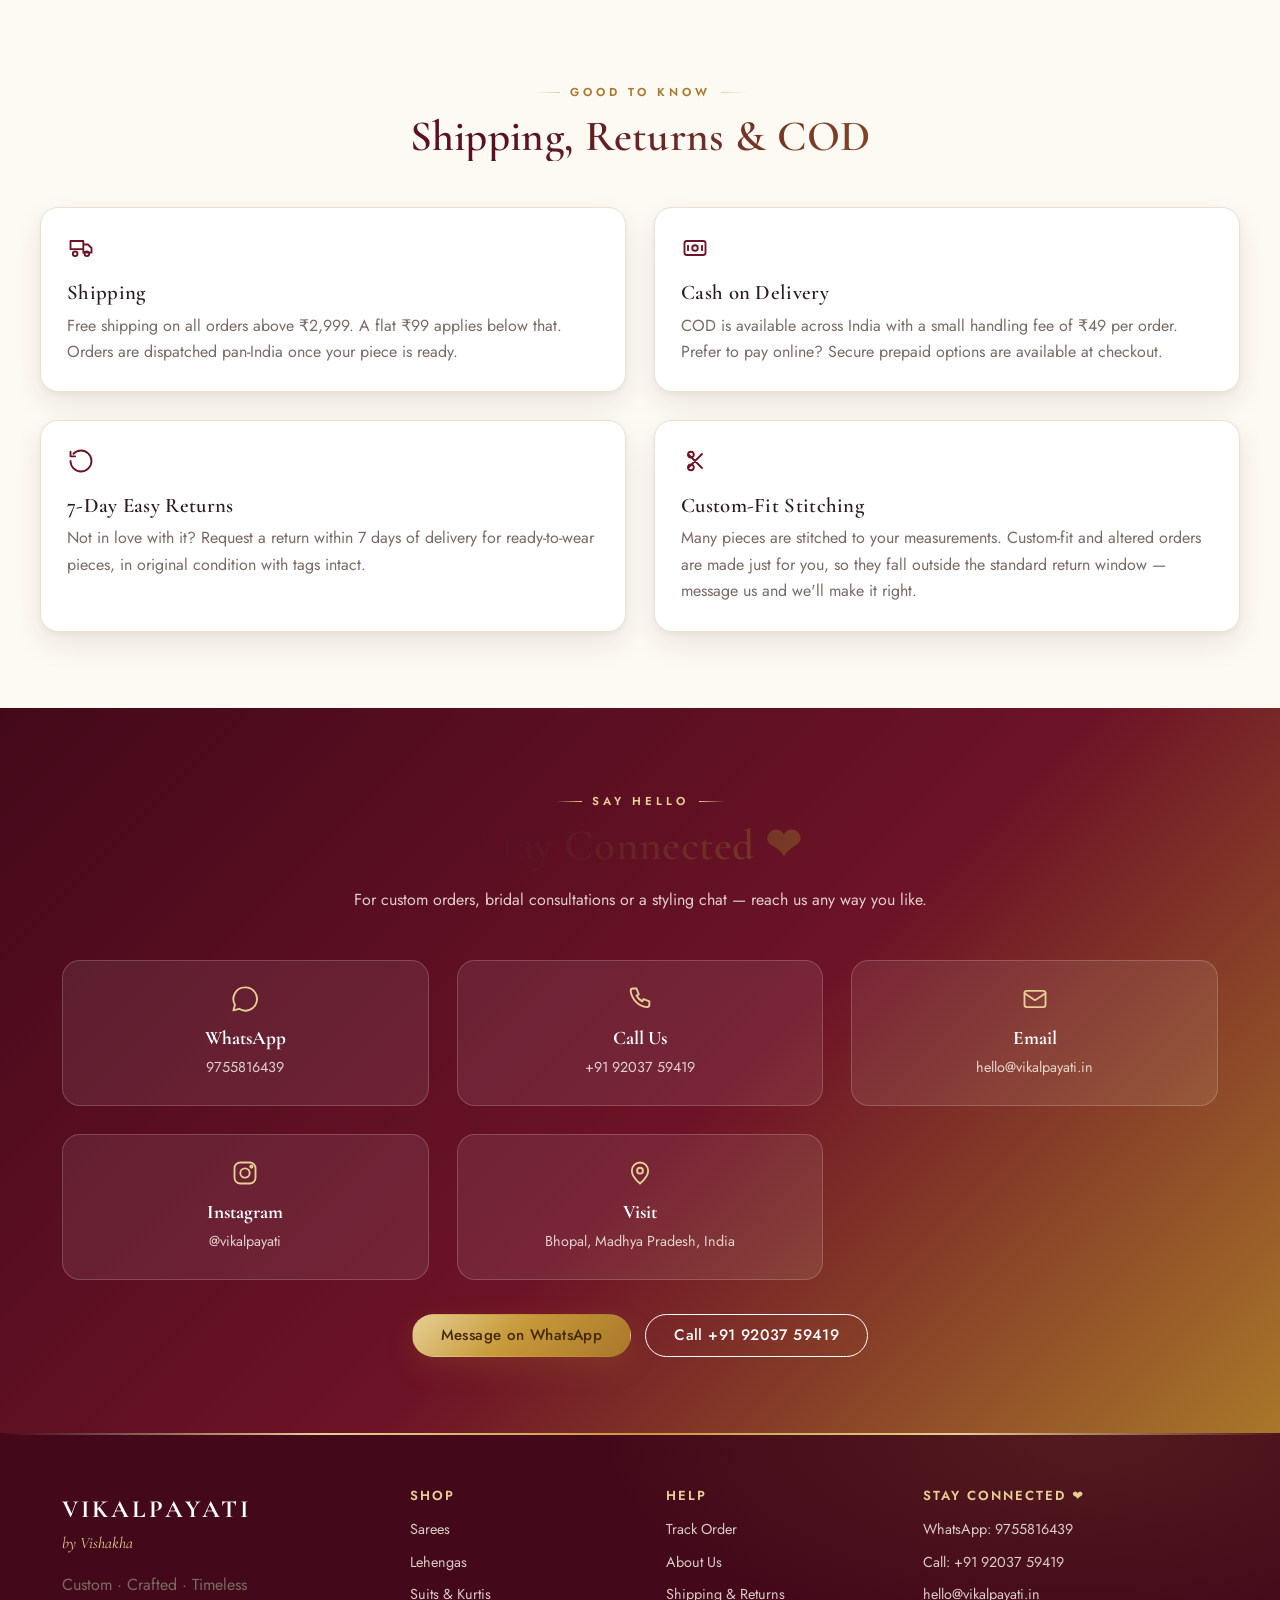
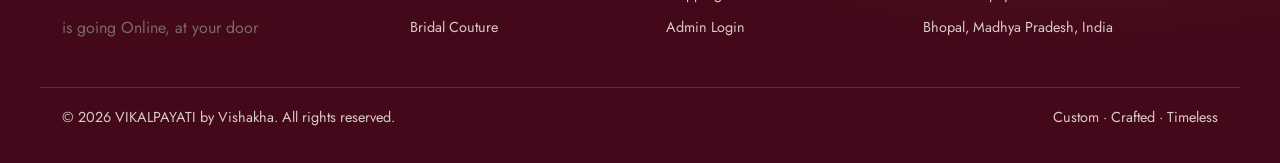
==== commit c55f88b2: "Add Inquiry feature: form -> WhatsApp/Email choice -> redirect New js/inquiry.js: self-contained mod" ====
--- a/about.html
+++ b/about.html
@@ -76,6 +76,6 @@
 
 <footer class="footer" data-footer></footer>
 <a class="fab-wa" href="https://wa.me/919755816439" target="_blank" aria-label="WhatsApp"><svg viewBox="0 0 24 24" width="28" height="28" fill="currentColor"><path d="M12 2a10 10 0 00-8.6 15l-1.3 4.7 4.8-1.3A10 10 0 1012 2zm4.4 12c-.2-.1-1.4-.7-1.6-.8s-.4-.1-.5.1-.6.8-.8 1-.3.2-.5.1a6.5 6.5 0 01-1.9-1.2 7.2 7.2 0 01-1.3-1.7c-.1-.2 0-.4.1-.5l.4-.4.3-.4v-.4l-.8-1.8c-.2-.5-.4-.4-.5-.4h-.5a.9.9 0 00-.7.3A2.8 2.8 0 006 8.9a4.8 4.8 0 001 2.5 11 11 0 004.3 3.8c2 .8 2 .5 2.4.5a2.5 2.5 0 001.6-1.1 2 2 0 00.1-1.1c0-.1-.2-.2-.5-.3z"/></svg></a>
-<script src="js/data.js?v=2"></script><script src="js/store.js?v=2"></script><script src="js/about.js?v=2"></script>
-<script src="js/chat.js?v=1"></script>
+<script src="js/data.js?v=2"></script><script src="js/store.js?v=4"></script><script src="js/config.js?v=3"></script><script src="js/supabase.js?v=3"></script><script src="js/inquiry.js?v=1"></script><script src="js/about.js?v=2"></script>
+<script src="js/chat.js?v=2"></script>
 </body></html>
